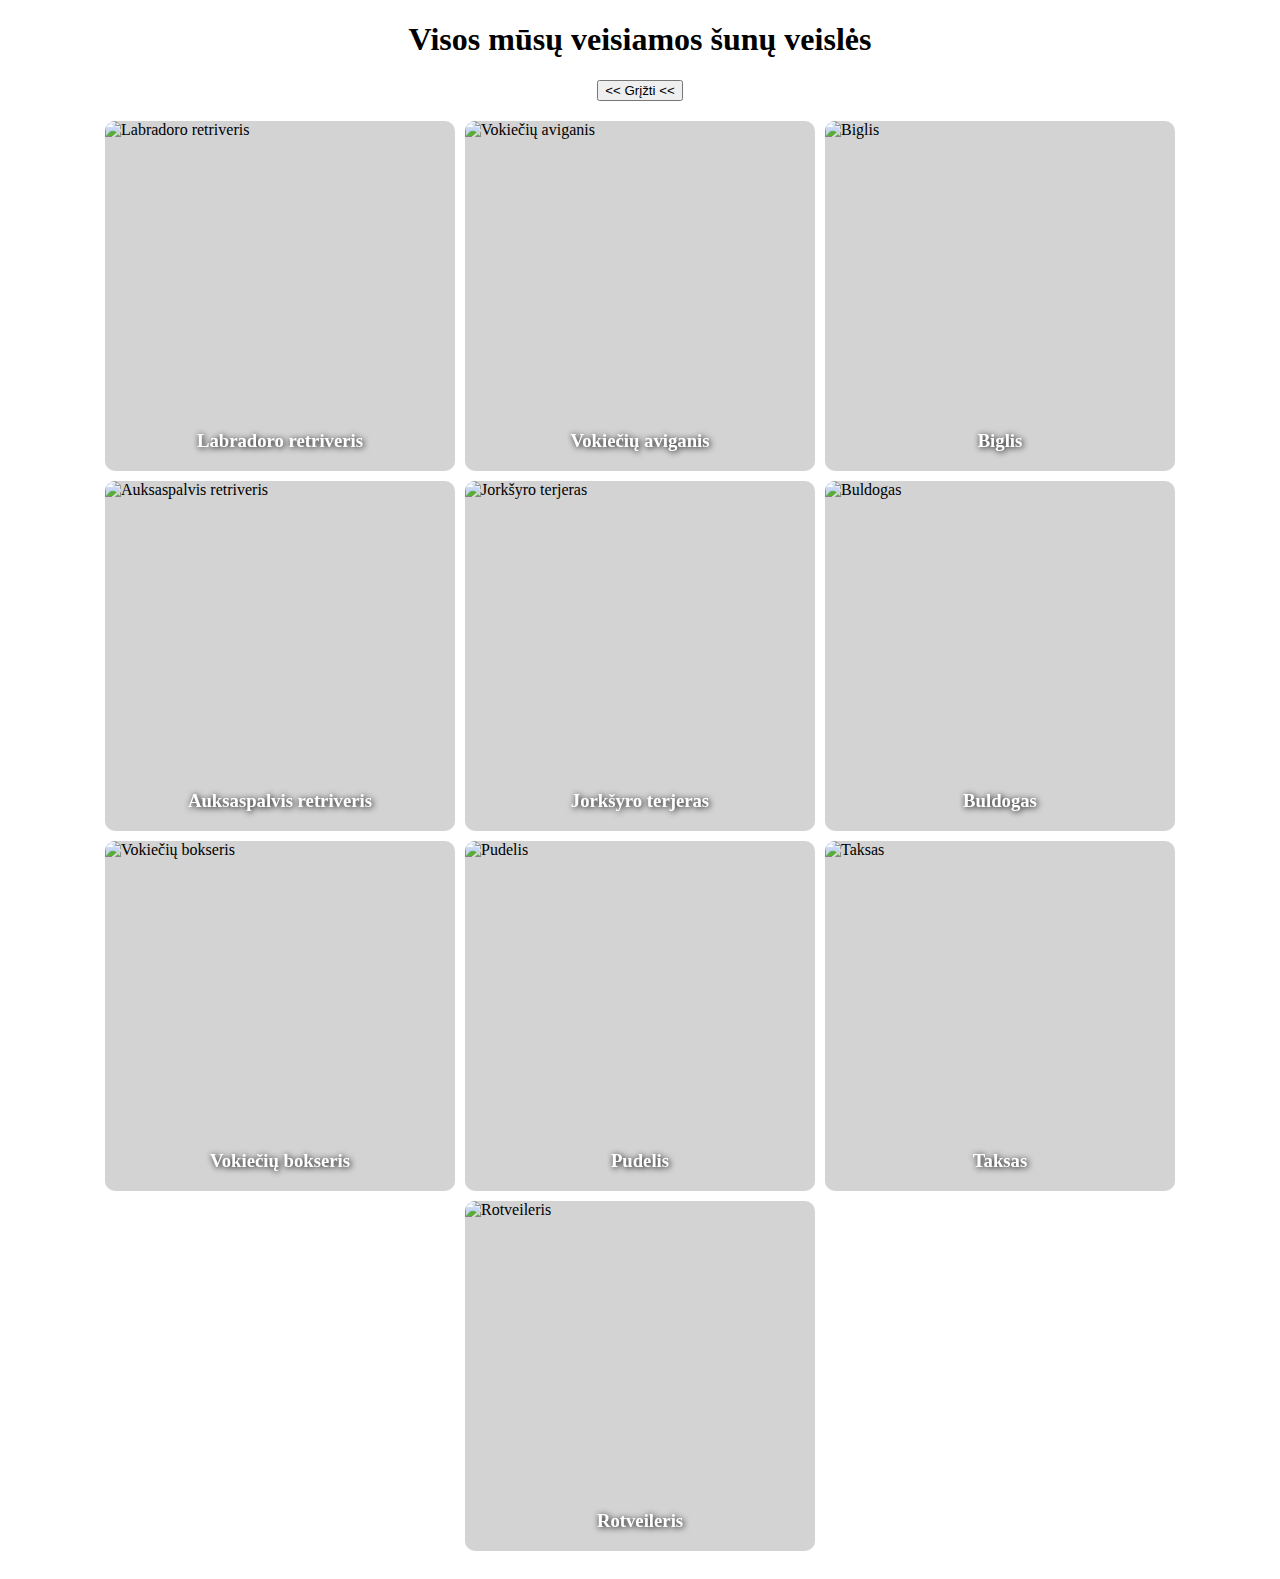
==== dogsPage.html @ 4aac60ad "mazdaug karkasine korteliu dalis. smth, idk" ====
<!DOCTYPE html>
<html lang="en">
<head>
  <meta charset="UTF-8">
  <meta name="viewport" content="width=device-width, initial-scale=1.0">
  <title>Šuniukai</title>
  <link rel="stylesheet" href="./main.css">
  <link rel="icon" href="https://cdn-icons-png.flaticon.com/512/620/620851.png">
  <script src="./dogsPage.js" type="module"></script>
</head>
<body>
  <main>
    <section id="dogs">
      <h1>Visos mūsų veisiamos šunų veislės</h1>
      <button id="back"><< Grįžti <<</button>
      <div id="dogCardContainer">
      </div>
    </section>
  </main>
</body>
</html>
---- main.css ----
@import url("https://cdn.jsdelivr.net/npm/bootstrap-icons@1.11.3/font/bootstrap-icons.min.css");
/* SUNU KORTELIU SEKCIJA */

#dogs {
  > h1 {
    text-align: center;
  }

  > #dogCardContainer {
    display: flex;
    flex-wrap: wrap;
    justify-content: center;
    gap: 10px;
    padding: 20px;
  }

  > button {
    display: block;
    margin: 0 auto;
  }
}

.dogCard {
  background-color: lightgray;
  width: 350px;
  position: relative;
  border-radius: 10px;
  overflow: hidden;
  cursor: pointer;

  > img {
    width: 100%;
    margin: 0;
    aspect-ratio: 1 / 1;
    object-fit: cover;
    padding-bottom: 0;
    display: block;
  }

  > h3 {
    position: absolute;
    bottom: 0;
    text-align: center;
    width: 100%;
    color: white;
    filter: drop-shadow(1px 1px 3px black);
  }
}

/* FOOTERIS */

#footer{
  margin:20px;
  display: flex;
  justify-content: space-between;
  align-items: center;

  i,a{
      color:black;
      text-decoration: none;
  }
  >div{
      width: 300px;
      text-align: center;
  }
  #links{
      display: flex;
      flex-direction: column;
  }
}
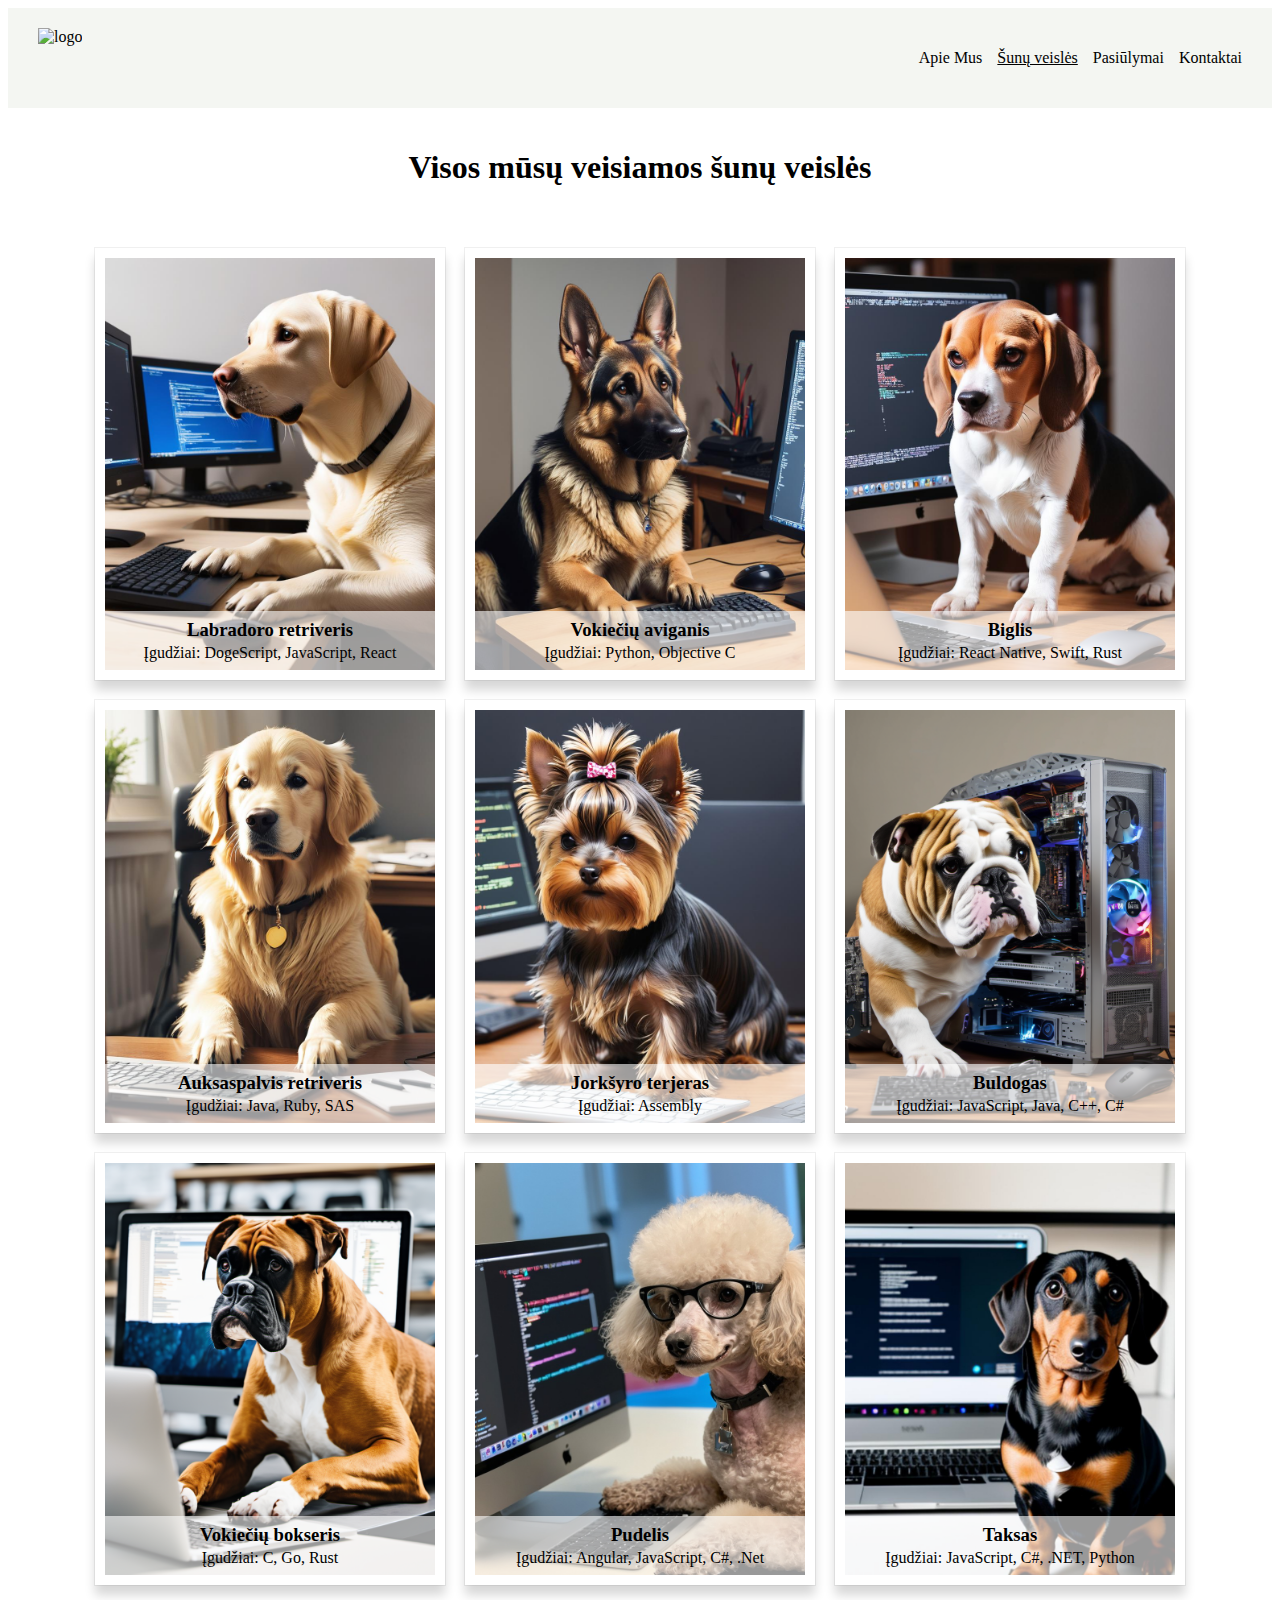
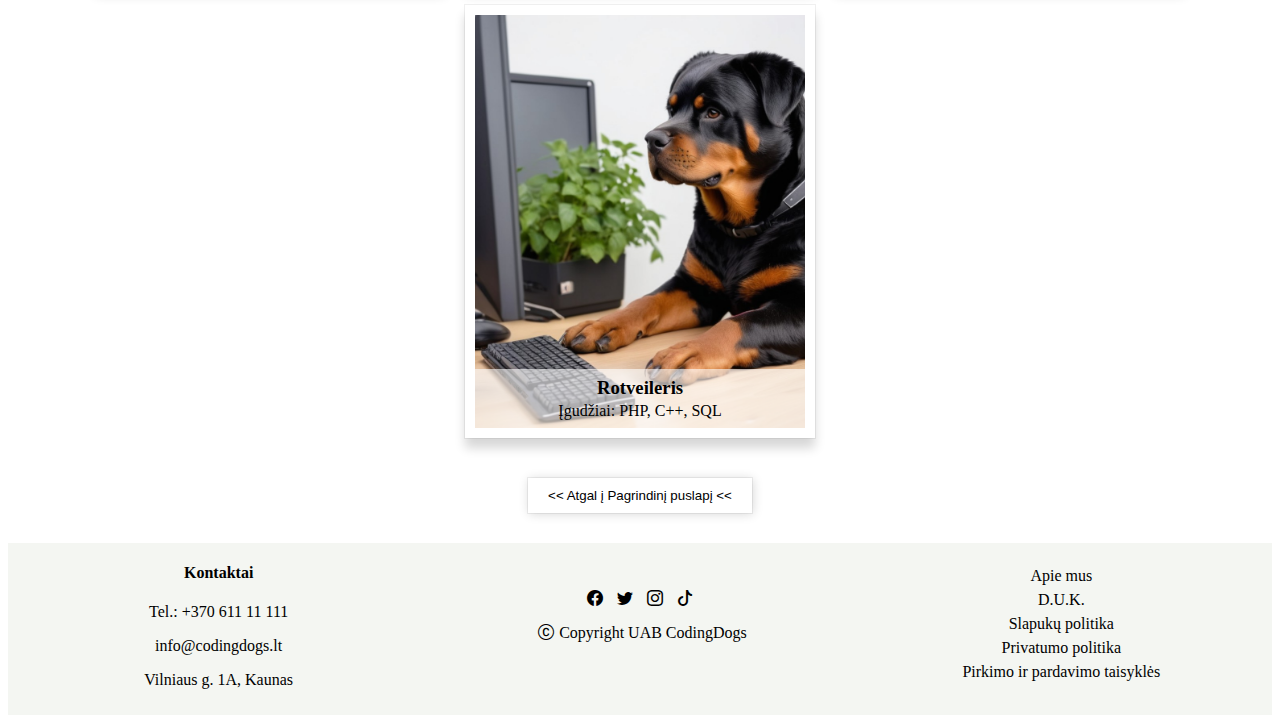
==== commit 8b7445f1: "2nd page +header+footer, small changes on 1st html, changed images of data.json, added skills" ====
--- a/dogsPage.html
+++ b/dogsPage.html
@@ -3,19 +3,54 @@
 <head>
   <meta charset="UTF-8">
   <meta name="viewport" content="width=device-width, initial-scale=1.0">
-  <title>Šuniukai</title>
+  <title>CodingDogs</title>
   <link rel="stylesheet" href="./main.css">
-  <link rel="icon" href="https://cdn-icons-png.flaticon.com/512/620/620851.png">
+  <link rel="icon" href="https://nuotraukos.mediakatalogas.lt/rsynced_images/doghouse-99239_1280.png">
   <script src="./dogsPage.js" type="module"></script>
 </head>
 <body>
+  <header>
+    <img src="https://nuotraukos.mediakatalogas.lt/rsynced_images/doghouse-99239_1280.png" alt="logo">
+    <nav id="menu">
+      <ul>
+        <li><a href="./index.html#about">Apie Mus</a></li>
+        <li><a href="#"><u>Šunų veislės</u></a></li>
+        <li><a href="./index.html#suggestions">Pasiūlymai</a></li>
+        <li><a href="./index.html#footer">Kontaktai</a></li>
+      </ul>
+    </nav>
+  </header>
   <main>
     <section id="dogs">
       <h1>Visos mūsų veisiamos šunų veislės</h1>
-      <button id="back"><< Grįžti <<</button>
       <div id="dogCardContainer">
       </div>
+      <button id="back"><< Atgal į Pagrindinį puslapį <<</button>
     </section>
   </main>
+  <footer>
+    <div id="footer">
+      <div>
+        <h4>Kontaktai</h4>
+        <p>Tel.: +370 611 11 111</p>
+        <p>info@codingdogs.lt</p>
+        <p>Vilniaus g. 1A, Kaunas</p>
+      </div>
+      <div>
+        <a href="#"><i class="bi bi-facebook"></i></a>
+        <a href="#"><i class="bi bi-twitter"></i></a>
+        <a href="#"><i class="bi bi-instagram"></i></a>
+        <a href="#"><i class="bi bi-tiktok"></i></a>
+        <p><i class="bi bi-c-circle"></i>Copyright UAB CodingDogs</p>
+    </div>
+    <div id="links">
+      <a href="./index.html#about">Apie mus</a>
+      <a href="#">D.U.K.</a>
+      <a href="#">Slapukų politika</a>
+      <a href="#">Privatumo politika</a>
+      <a href="#">Pirkimo ir pardavimo taisyklės</a>
+    </div>
+    </div>
+  </footer>
 </body>
 </html>--- a/main.css
+++ b/main.css
@@ -1,70 +1,292 @@
 @import url("https://cdn.jsdelivr.net/npm/bootstrap-icons@1.11.3/font/bootstrap-icons.min.css");
-/* SUNU KORTELIU SEKCIJA */
+@import url('https://necolas.github.io/normalize.css/8.0.1/normalize.css');
+
+/* ABOUT US */
+
+#about{
+    display: flex;
+    align-items: center;
+    justify-content: center;
+    margin: 1rem;
+    padding: 1rem;
+    flex-wrap: wrap;
+    gap: 15px;
+    box-shadow: rgba(0, 0, 0, 0.16) 0px 10px 36px 0px, 
+                rgba(0, 0, 0, 0.06) 0px 0px 0px 1px;
+    
+    p{
+        line-height: 1.2rem;
+    }
+
+    img{
+        width: 100%;
+    }
+}
+
+#AboutText, #AboutImg{
+    width: 500px;
+    text-align: center;
+}
+
+/* SUNU KORTELES */
 
 #dogs {
   > h1 {
     text-align: center;
+    padding-block: 20px;
   }
 
   > #dogCardContainer {
     display: flex;
     flex-wrap: wrap;
     justify-content: center;
-    gap: 10px;
-    padding: 20px;
+    gap: 20px;
+    padding: 20px 20px 40px;
+  }
+    
+  > #back {
+      margin-bottom: 30px;
   }
 
   > button {
     display: block;
     margin: 0 auto;
-  }
-}
+    background-color: white;
+    padding: 10px 20px;
+    cursor: pointer;
+    box-shadow: 1px 1px 10px 0px rgba(0, 0, 0, 0.16),
+                0px 0px 0px 1px rgba(0, 0, 0, 0.06);
+    border: none;
+    transition: 0.2s;
+
+    &:hover{
+        box-shadow: 1px 1px 20px 0px rgba(0, 0, 0, 0.16),
+                    0px 0px 0px 1px rgba(0, 0, 0, 0.06);
+    }
+
+    &:active{
+        box-shadow: 0px 0px 0px 1px rgba(0, 0, 0, 0.06);
+    }
+  }
+}
+
+
 
 .dogCard {
-  background-color: lightgray;
   width: 350px;
   position: relative;
-  border-radius: 10px;
+  padding: 10px;
   overflow: hidden;
   cursor: pointer;
+  box-sizing: border-box;
+  transition: 0.2s;
+  box-shadow: rgba(0, 0, 0, 0.16) 0px 10px 10px 0px, 
+              rgba(0, 0, 0, 0.06) 0px 0px 0px 1px;
+
+    &:hover {
+        transform: scale(101%);
+
+    }
 
   > img {
     width: 100%;
+    aspect-ratio: 4 / 5;
+    object-fit: cover;
+    display: block;
+    overflow: hidden;
+  }
+
+  > div {
+    position: absolute;
+    bottom: 10px;
+    padding: 5px;
     margin: 0;
-    aspect-ratio: 1 / 1;
-    object-fit: cover;
-    padding-bottom: 0;
-    display: block;
-  }
-
-  > h3 {
-    position: absolute;
-    bottom: 0;
     text-align: center;
-    width: 100%;
-    color: white;
-    filter: drop-shadow(1px 1px 3px black);
-  }
+    width: 320px;
+    background-color: rgba(255, 255, 255, 0.6);
+
+    > * {
+        margin: 3px;
+    }
+  }
+}
+
+.infoDialog {
+    width: 80%;
+    box-shadow: 1px 1px 36px rgba(0, 0, 0, 0.5);
+    display: grid;
+    grid-template: 50px 50px repeat(5, auto) auto auto / 50% 1fr;
+    column-gap: 20px;
+
+    > h3 {
+        grid-column-start: 2;
+        font-size: 28px;
+        align-self: center;
+    }
+
+    > p {
+        margin: 0;
+        text-align: justify;
+    }
+
+    > img {
+        grid-row: 1 / -1;
+        width: 100%;
+        /* align-self: center; */
+    }
+
+    > p:nth-child(9), p:nth-child(10) {
+        margin-top: 10px;
+        place-self: center;
+    }
+
+    > .bi-x-circle {
+        font-size: 20px;
+        color: red;
+        position: absolute;
+        top: 20px;
+        right: 20px;
+        cursor: pointer;
+    }
+}
+
+.infoDialog:focus {
+    outline: none;
+    border: none;
 }
 
 /* FOOTERIS */
-
+footer{
+    background-color: #F4F6F2;
+}
 #footer{
-  margin:20px;
-  display: flex;
-  justify-content: space-between;
-  align-items: center;
-
-  i,a{
-      color:black;
-      text-decoration: none;
-  }
-  >div{
-      width: 300px;
-      text-align: center;
-  }
-  #links{
-      display: flex;
-      flex-direction: column;
-  }
+    display: flex;
+    justify-content: space-around;
+    align-items: center;
+
+    i,a{
+        color:black;
+        text-decoration: none;
+    }
+    i{
+        padding: 5px;
+    }
+    >div{
+        width: 300px;
+        text-align: center;
+        margin-bottom: 10px;
+    }
+    #links{
+        display: flex;
+        flex-direction: column;
+        gap: 6px;
+    }
+}
+
+/* SUGGESTION FORM */
+
+#suggestions{
+    padding: 50px 30px;
+    #forma{
+        text-align: center;
+        margin: 1rem;
+        padding: 1rem;
+        box-shadow: rgba(0, 0, 0, 0.16) 0px 10px 36px 0px, 
+                    rgba(0, 0, 0, 0.06) 0px 0px 0px 1px;
+    }
+    div{
+        width: 100%;
+        display: flex;
+        flex-direction: column;
+        align-items: center;
+    }
+    form{
+        margin: 30px 0;
+        >input{
+            margin: 10px 2px;
+            padding: 5px 10px;
+            width: 30%;
+            border: none;
+            box-shadow: rgba(0, 0, 0, 0.16) 0px 10px 36px 0px, 
+                        rgba(0, 0, 0, 0.06) 0px 0px 0px 1px;
+        }
+        >textarea{
+            width: 800px;
+            resize: none;
+            margin-top: 15px;
+            margin-bottom: 15px;
+            padding-left: 10px;
+            border: none;
+            box-shadow: rgba(0, 0, 0, 0.16) 0px 10px 36px 0px, 
+                        rgba(0, 0, 0, 0.06) 0px 0px 0px 1px;
+        }
+        #pateikimas{
+            background-color:white;
+            padding: 10px 0px;
+            margin: 0px;
+            cursor: pointer;
+        }
+    }
+}
+
+/* Hero */
+
+#hero{
+    margin: 1rem;
+    padding: 1rem;
+    display: flex;
+    justify-content: space-around;
+    align-items: center;
+
+    >img{
+        width: 200px;
+        height: 200px;
+    }
+}
+
+/* Header */
+
+html{
+    scroll-behavior: smooth;
+}
+
+body{
+    position: relative;
+}
+
+section{
+    scroll-margin-top: 110px;
+}
+
+header{
+    padding: 20px 30px;
+    position: sticky;
+    top: 0;
+    z-index: 1;
+    background-color: #F4F6F2;
+    display: flex;
+    justify-content: space-between;
+    align-items: center;
+    >img{
+        height: 60px;
+    }
+    
+}
+#menu {
+    width: 400px;
+    align-items: center;
+    gap: 20px;
+    >ul{
+        list-style-type: none;
+        display: flex; 
+        justify-content: flex-end;
+        flex-wrap: wrap;
+        gap: 15px;
+        >li{
+            >a{
+                color: black;
+                text-decoration: none;
+            }
+        }
+    }
 }